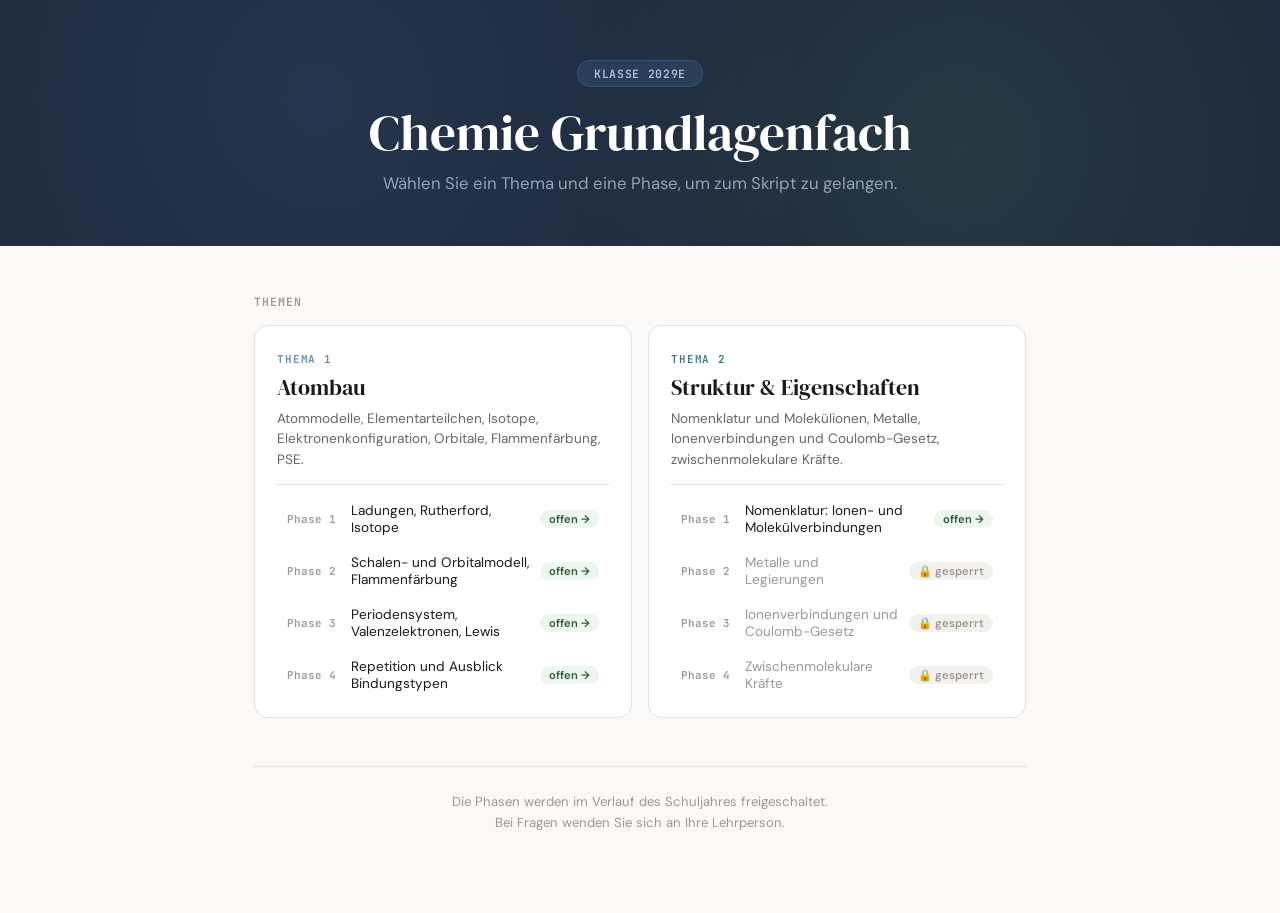
==== 2029e/index.html @ a851a590 "Freigabe pro Klasse: Klassenordner 2029e und test mit freigabe.json - freigabe.js steuert Seitenleis" ====
<!DOCTYPE html>
<html lang="de">
<head>
<meta charset="UTF-8">
<meta name="viewport" content="width=device-width, initial-scale=1.0">
<title>Chemie Grundlagenfach</title>
<link rel="preconnect" href="https://fonts.googleapis.com">
<link href="https://fonts.googleapis.com/css2?family=DM+Sans:wght@400;500;600;700&family=DM+Serif+Display&family=JetBrains+Mono:wght@500;600&display=swap" rel="stylesheet">
<style>
:root { --bg:#faf9f7; --bg-alt:#f3f1ee; --text:#1a1a1a; --muted:#6b6560; --light:#9c9891; --border:#e5e2dd; --accent:#4a7ab5;
  --serif:'DM Serif Display',Georgia,serif; --sans:'DM Sans',-apple-system,sans-serif; --mono:'JetBrains Mono',monospace; }
* { margin:0; padding:0; box-sizing:border-box; }
body { font-family:var(--sans); background:var(--bg); color:var(--text); min-height:100vh; }
.header { background:#1e293b; color:white; padding:60px 24px 52px; text-align:center; position:relative; overflow:hidden; }
.header::before { content:''; position:absolute; inset:0; background: radial-gradient(circle at 25% 40%, rgba(74,122,181,0.15) 0%, transparent 50%), radial-gradient(circle at 75% 60%, rgba(123,192,138,0.1) 0%, transparent 40%); }
.header-content { position:relative; max-width:640px; margin:0 auto; }
.header-badge { display:inline-block; font-family:var(--mono); font-size:0.72rem; font-weight:600; letter-spacing:0.06em; background:rgba(74,122,181,0.2); border:1px solid rgba(74,122,181,0.3); color:#a8c4e0; padding:5px 16px; border-radius:100px; margin-bottom:16px; }
.header h1 { font-family:var(--serif); font-size:clamp(2.2rem,5vw,3.2rem); font-weight:400; line-height:1.15; margin-bottom:10px; }
.header p { font-size:1.05rem; color:#94a3b8; }
.main { max-width:820px; margin:0 auto; padding:48px 24px 80px; }
.section-label { font-family:var(--mono); font-size:0.72rem; font-weight:600; text-transform:uppercase; letter-spacing:0.08em; color:var(--light); margin-bottom:16px; }
.topics { display:grid; grid-template-columns:1fr 1fr; gap:16px; }
.card { background:white; border:1px solid var(--border); border-radius:14px; padding:26px 22px 18px; display:flex; flex-direction:column; }
.card.locked { opacity:0.6; }
.num { font-family:var(--mono); font-size:0.68rem; font-weight:600; letter-spacing:0.08em; text-transform:uppercase; margin-bottom:8px; }
.title { font-family:var(--serif); font-size:1.35rem; line-height:1.25; margin-bottom:8px; }
.desc { font-size:0.85rem; color:var(--muted); line-height:1.5; margin-bottom:14px; }
.phases { border-top:1px solid var(--border); padding-top:10px; display:flex; flex-direction:column; gap:4px; margin-top:auto; }
.ph { display:flex; align-items:center; gap:10px; padding:7px 10px; border-radius:8px; text-decoration:none; color:var(--text); font-size:0.85rem; }
a.ph:hover { background:var(--bg-alt); }
.ph .nr { font-family:var(--mono); font-size:0.68rem; font-weight:600; color:var(--light); min-width:54px; }
.ph .t { flex:1; }
.ph .st { font-size:0.7rem; font-weight:600; padding:2px 9px; border-radius:100px; white-space:nowrap; }
.st.frei { background:#eef6f0; color:#2d5a37; }
.st.bald { background:#fdf5ee; color:#8a5a2b; }
.st.zu { background:var(--bg-alt); color:var(--light); }
.ph.zu { color:var(--light); }
.note { text-align:center; margin-top:48px; padding-top:24px; border-top:1px solid var(--border); font-size:0.82rem; color:var(--light); line-height:1.6; }
.err { background:#fceaea; border:1px solid #e07070; color:#7a2020; border-radius:10px; padding:16px 18px; }
@media (max-width:640px) { .topics { grid-template-columns:1fr; } .header { padding:44px 20px 40px; } }
</style>
</head>
<body>
<header class="header"><div class="header-content">
  <div class="header-badge" id="badge">KLASSE</div>
  <h1>Chemie Grundlagenfach</h1>
  <p>Wählen Sie ein Thema und eine Phase, um zum Skript zu gelangen.</p>
</div></header>
<main class="main">
  <div class="section-label">Themen</div>
  <div class="topics" id="topics"></div>
  <div class="note">Die Phasen werden im Verlauf des Schuljahres freigeschaltet.<br>Bei Fragen wenden Sie sich an Ihre Lehrperson.</div>
</main>
<script src="../themen.js"></script>
<script>
/* Diese Seite ist für alle Klassen identisch. Gesteuert wird sie über freigabe.json im selben Ordner. */
const ordner = location.pathname.replace(/\/index\.html$/, '').replace(/\/$/, '').split('/').pop().toLowerCase();
try { localStorage.setItem('glf-klasse', ordner); } catch (e) {}
function heute() { const d = new Date(); return d.getFullYear() + '-' + String(d.getMonth() + 1).padStart(2, '0') + '-' + String(d.getDate()).padStart(2, '0'); }
function datumCH(iso) { const [y, m, d] = iso.split('-'); return +d + '.' + +m + '.' + y; }
fetch('freigabe.json', { cache: 'no-store' }).then(r => r.json()).then(cfg => {
  document.getElementById('badge').textContent = 'KLASSE ' + (cfg.klasse || ordner).toUpperCase();
  document.title = 'Chemie GLF · ' + (cfg.klasse || ordner);
  const themen = cfg.themen || {};
  document.getElementById('topics').innerHTML = THEMEN.filter(t => t.id in themen).map((t, i) => {
    const f = themen[t.id];
    let irgendwasFrei = false;
    const rows = t.phasen.map(p => {
      const w = f[String(p.nr)];
      const istDatum = typeof w === 'string' && /^\d{4}-\d{2}-\d{2}$/.test(w);
      const frei = w === 'frei' || w === true || (istDatum && heute() >= w);
      if (frei) { irgendwasFrei = true; return `<a class="ph" href="../${p.datei}?k=${ordner}"><span class="nr">Phase ${p.nr}</span><span class="t">${p.titel}</span><span class="st frei">offen &rarr;</span></a>`; }
      const st = istDatum ? `<span class="st bald">ab ${datumCH(w)}</span>` : `<span class="st zu">&#x1F512; gesperrt</span>`;
      return `<div class="ph zu"><span class="nr">Phase ${p.nr}</span><span class="t">${p.titel}</span>${st}</div>`;
    }).join('');
    return `<div class="card${irgendwasFrei ? '' : ' locked'}"><div class="num" style="color:${t.farbe}">Thema ${i + 1}</div><div class="title">${t.titel}</div><div class="desc">${t.text}</div><div class="phases">${rows}</div></div>`;
  }).join('');
}).catch(() => {
  document.getElementById('topics').innerHTML = '<div class="err">Die Freigabe-Datei dieser Klasse konnte nicht gelesen werden. Prüfen Sie freigabe.json auf Tippfehler (Kommas, Anführungszeichen).</div>';
});
</script>
</body>
</html>
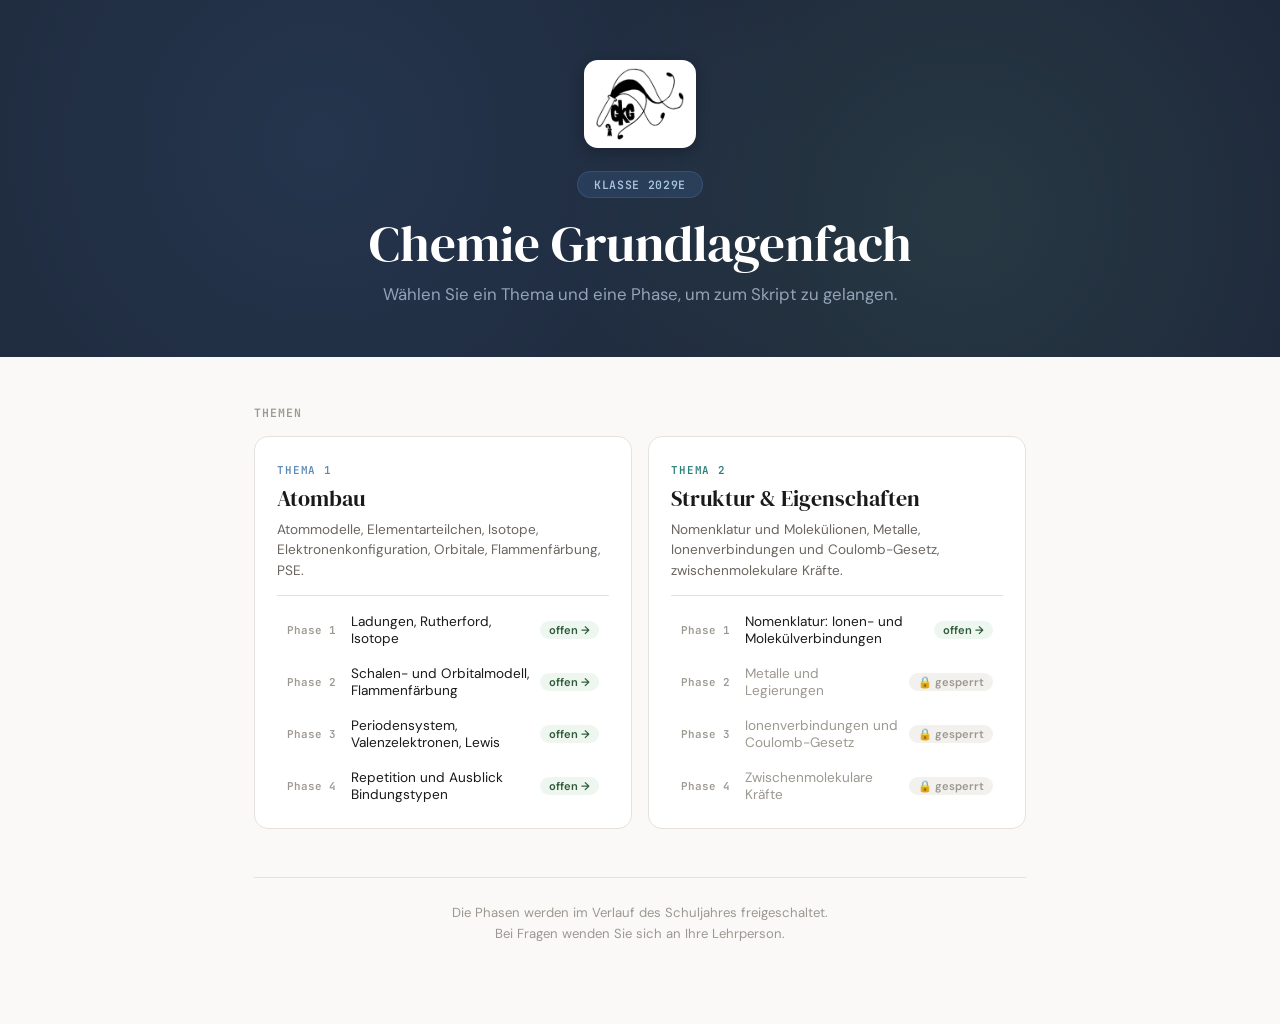
==== commit 90d34c68: "GKG-Chemie-Logo auf den Startseiten Co-Authored-By: Claude Opus 5.5 <noreply@anthropic.com> Claude-S" ====
--- a/2029e/index.html
+++ b/2029e/index.html
@@ -14,6 +14,8 @@
 .header { background:#1e293b; color:white; padding:60px 24px 52px; text-align:center; position:relative; overflow:hidden; }
 .header::before { content:''; position:absolute; inset:0; background: radial-gradient(circle at 25% 40%, rgba(74,122,181,0.15) 0%, transparent 50%), radial-gradient(circle at 75% 60%, rgba(123,192,138,0.1) 0%, transparent 40%); }
 .header-content { position:relative; max-width:640px; margin:0 auto; }
+.logo { display:inline-block; background:white; border-radius:14px; padding:8px 12px; margin-bottom:18px; box-shadow:0 4px 14px rgba(0,0,0,0.25); }
+.logo img { display:block; height:72px; width:auto; }
 .header-badge { display:inline-block; font-family:var(--mono); font-size:0.72rem; font-weight:600; letter-spacing:0.06em; background:rgba(74,122,181,0.2); border:1px solid rgba(74,122,181,0.3); color:#a8c4e0; padding:5px 16px; border-radius:100px; margin-bottom:16px; }
 .header h1 { font-family:var(--serif); font-size:clamp(2.2rem,5vw,3.2rem); font-weight:400; line-height:1.15; margin-bottom:10px; }
 .header p { font-size:1.05rem; color:#94a3b8; }
@@ -42,6 +44,7 @@
 </head>
 <body>
 <header class="header"><div class="header-content">
+  <div class="logo"><img src="../GKG_Chemie%20LOGO.png" alt="Logo GKG Chemie"></div><br>
   <div class="header-badge" id="badge">KLASSE</div>
   <h1>Chemie Grundlagenfach</h1>
   <p>Wählen Sie ein Thema und eine Phase, um zum Skript zu gelangen.</p>
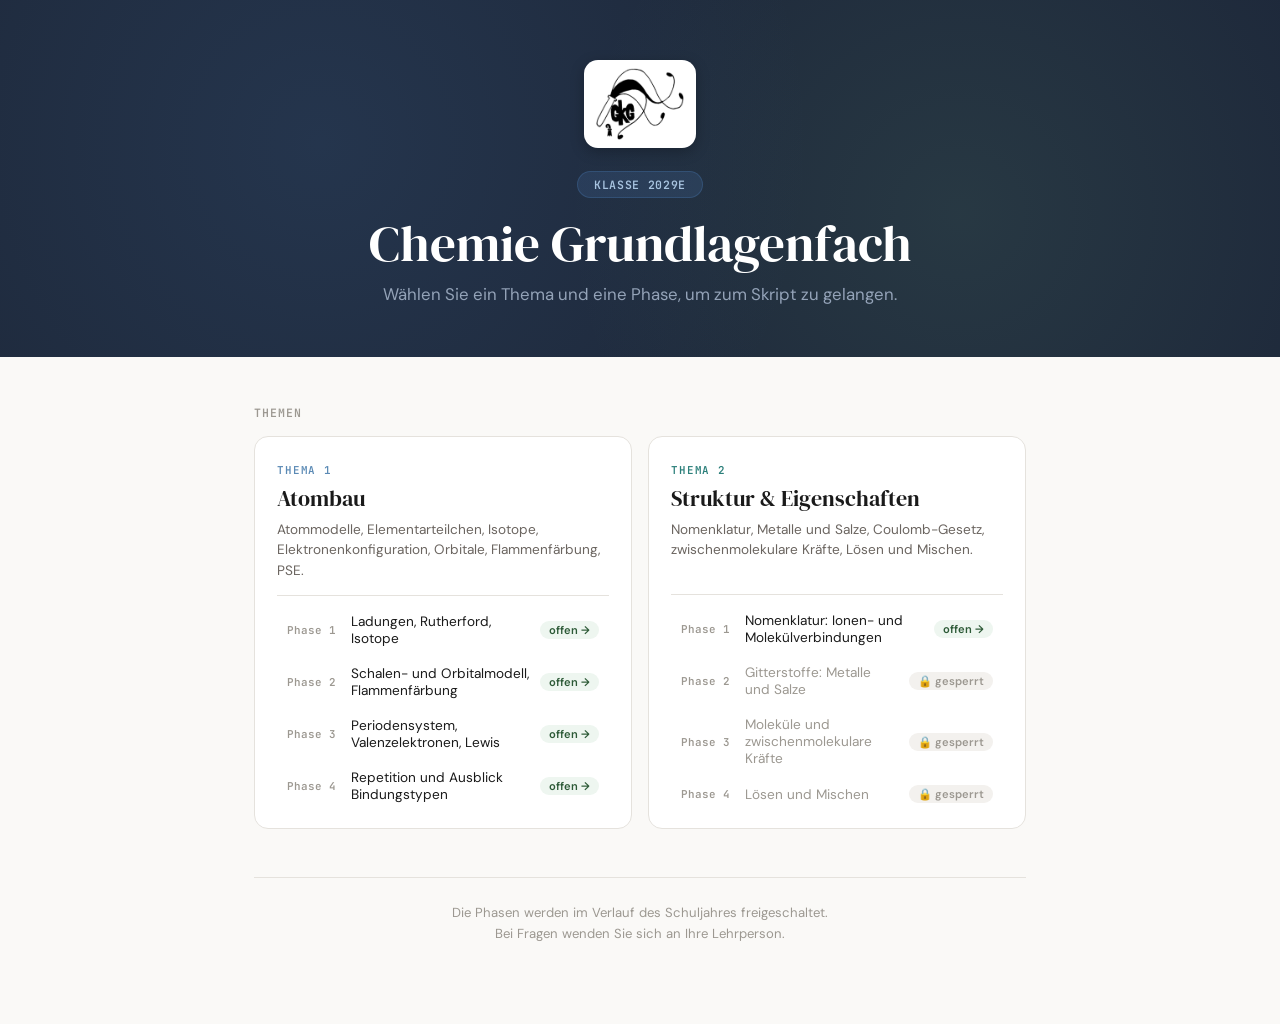
==== commit 23e45149: "Phase 2–4: Einzellektionen und Labor-Doppellektionen, Freigabe pro DL, roter Faden mit Bild, Exkurs " ====
--- a/2029e/index.html
+++ b/2029e/index.html
@@ -70,10 +70,18 @@
     let irgendwasFrei = false;
     const rows = t.phasen.map(p => {
       const w = f[String(p.nr)];
-      const istDatum = typeof w === 'string' && /^\d{4}-\d{2}-\d{2}$/.test(w);
-      const frei = w === 'frei' || w === true || (istDatum && heute() >= w);
-      if (frei) { irgendwasFrei = true; return `<a class="ph" href="../${p.datei}?k=${ordner}"><span class="nr">Phase ${p.nr}</span><span class="t">${p.titel}</span><span class="st frei">offen &rarr;</span></a>`; }
-      const st = istDatum ? `<span class="st bald">ab ${datumCH(w)}</span>` : `<span class="st zu">&#x1F512; gesperrt</span>`;
+      const istDatum = v => typeof v === 'string' && /^\d{4}-\d{2}-\d{2}$/.test(v);
+      const offen = v => v === 'frei' || v === true || (istDatum(v) && heute() >= v);
+      // Wert pro Phase: "frei" / "gesperrt" / Datum – oder pro Doppellektion { "DL1": …, "DL2": … }
+      const teile = (w && typeof w === 'object') ? Object.values(w) : [w];
+      const nOffen = teile.filter(offen).length;
+      if (nOffen) {
+        irgendwasFrei = true;
+        const info = teile.length > 1 ? (nOffen === teile.length ? 'offen' : nOffen + ' von ' + teile.length + ' DL offen') : 'offen';
+        return `<a class="ph" href="../${p.datei}?k=${ordner}"><span class="nr">Phase ${p.nr}</span><span class="t">${p.titel}</span><span class="st frei">${info} &rarr;</span></a>`;
+      }
+      const daten = teile.filter(istDatum).sort();
+      const st = daten.length ? `<span class="st bald">ab ${datumCH(daten[0])}</span>` : `<span class="st zu">&#x1F512; gesperrt</span>`;
       return `<div class="ph zu"><span class="nr">Phase ${p.nr}</span><span class="t">${p.titel}</span>${st}</div>`;
     }).join('');
     return `<div class="card${irgendwasFrei ? '' : ' locked'}"><div class="num" style="color:${t.farbe}">Thema ${i + 1}</div><div class="title">${t.titel}</div><div class="desc">${t.text}</div><div class="phases">${rows}</div></div>`;
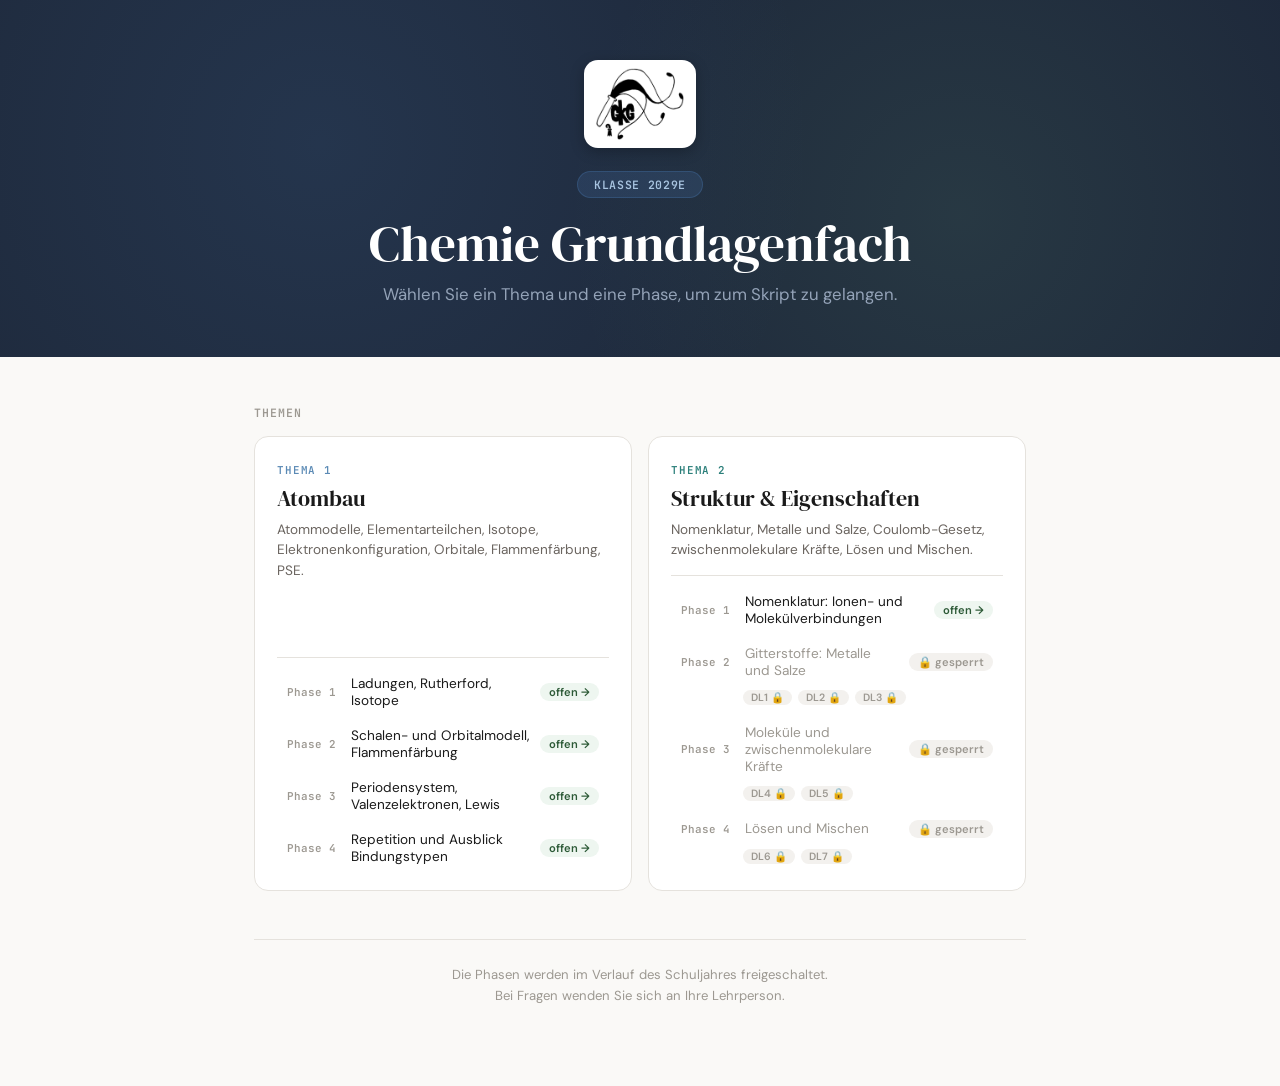
==== commit 8f5eba65: "Roter Faden mit Foto, Kasten dunkleres Rot; freigabe.json pro Doppellektion, Klassenseite zeigt DL C" ====
--- a/2029e/index.html
+++ b/2029e/index.html
@@ -36,6 +36,9 @@
 .st.frei { background:#eef6f0; color:#2d5a37; }
 .st.bald { background:#fdf5ee; color:#8a5a2b; }
 .st.zu { background:var(--bg-alt); color:var(--light); }
+.dls { display:flex; flex-wrap:wrap; gap:6px; padding:0 10px 8px 72px; }
+.dl { font-size:0.66rem; font-weight:600; padding:1px 8px; border-radius:100px; }
+.dl.frei { background:#eef6f0; color:#2d5a37; } .dl.bald { background:#fdf5ee; color:#8a5a2b; } .dl.zu { background:var(--bg-alt); color:var(--light); }
 .ph.zu { color:var(--light); }
 .note { text-align:center; margin-top:48px; padding-top:24px; border-top:1px solid var(--border); font-size:0.82rem; color:var(--light); line-height:1.6; }
 .err { background:#fceaea; border:1px solid #e07070; color:#7a2020; border-radius:10px; padding:16px 18px; }
@@ -75,14 +78,17 @@
       // Wert pro Phase: "frei" / "gesperrt" / Datum – oder pro Doppellektion { "DL1": …, "DL2": … }
       const teile = (w && typeof w === 'object') ? Object.values(w) : [w];
       const nOffen = teile.filter(offen).length;
+      // Bei Freigabe pro Doppellektion: jede DL einzeln anzeigen
+      const dlZeile = (w && typeof w === 'object') ? '<div class="dls">' + Object.entries(w).map(([dl, v]) =>
+        offen(v) ? `<span class="dl frei">${dl} offen</span>` : istDatum(v) ? `<span class="dl bald">${dl} ab ${datumCH(v)}</span>` : `<span class="dl zu">${dl} &#x1F512;</span>`).join('') + '</div>' : '';
       if (nOffen) {
         irgendwasFrei = true;
         const info = teile.length > 1 ? (nOffen === teile.length ? 'offen' : nOffen + ' von ' + teile.length + ' DL offen') : 'offen';
-        return `<a class="ph" href="../${p.datei}?k=${ordner}"><span class="nr">Phase ${p.nr}</span><span class="t">${p.titel}</span><span class="st frei">${info} &rarr;</span></a>`;
+        return `<a class="ph" href="../${p.datei}?k=${ordner}"><span class="nr">Phase ${p.nr}</span><span class="t">${p.titel}</span><span class="st frei">${info} &rarr;</span></a>${dlZeile}`;
       }
       const daten = teile.filter(istDatum).sort();
       const st = daten.length ? `<span class="st bald">ab ${datumCH(daten[0])}</span>` : `<span class="st zu">&#x1F512; gesperrt</span>`;
-      return `<div class="ph zu"><span class="nr">Phase ${p.nr}</span><span class="t">${p.titel}</span>${st}</div>`;
+      return `<div class="ph zu"><span class="nr">Phase ${p.nr}</span><span class="t">${p.titel}</span>${st}</div>${dlZeile}`;
     }).join('');
     return `<div class="card${irgendwasFrei ? '' : ' locked'}"><div class="num" style="color:${t.farbe}">Thema ${i + 1}</div><div class="title">${t.titel}</div><div class="desc">${t.text}</div><div class="phases">${rows}</div></div>`;
   }).join('');
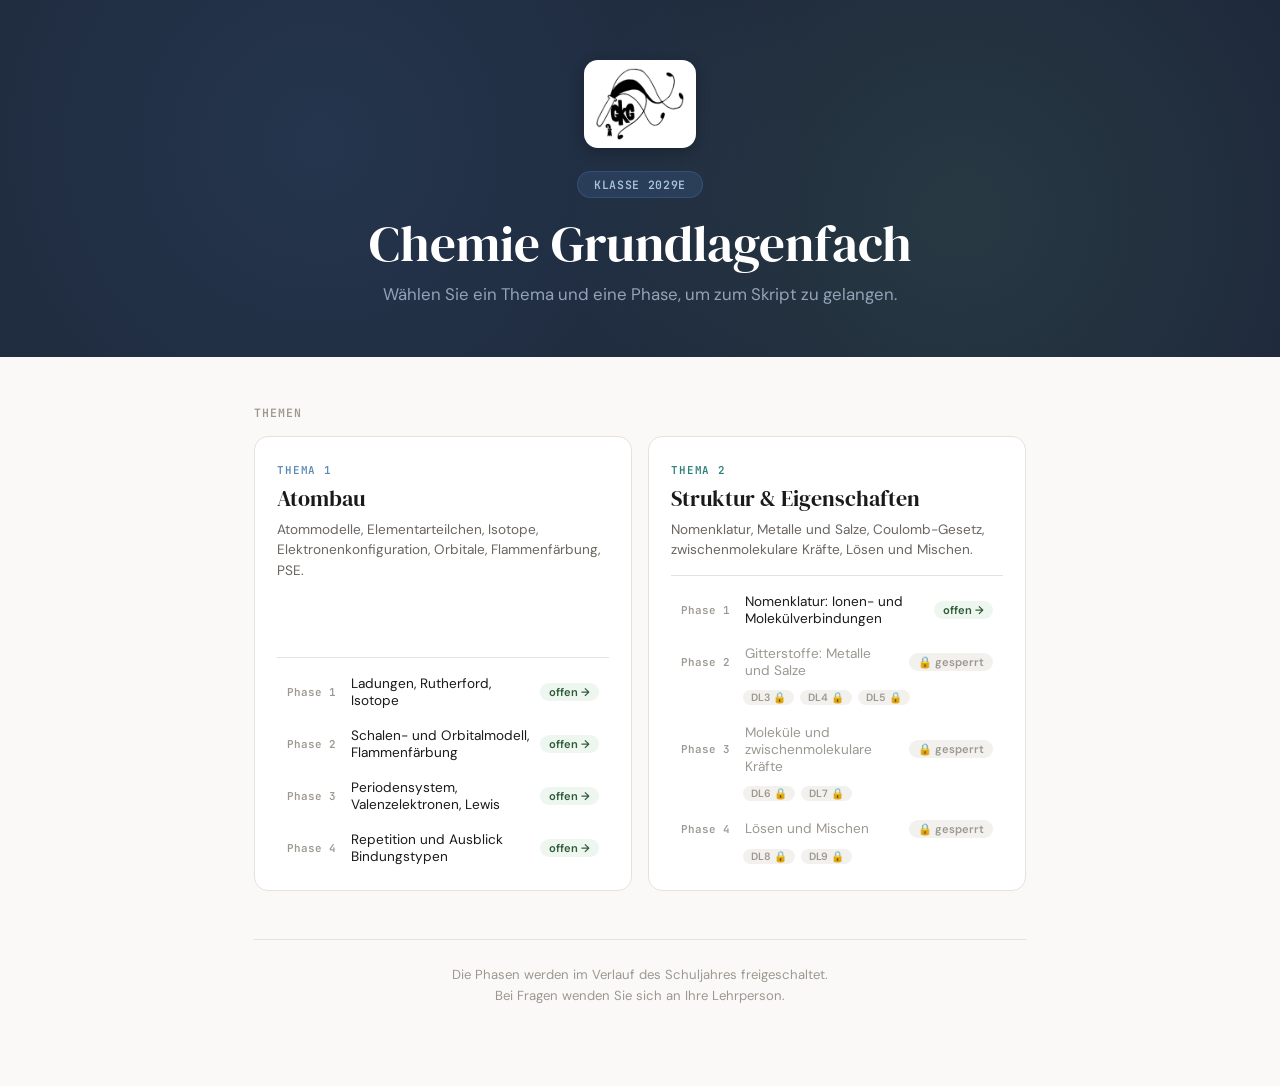
==== commit cf5474a2: "Doppellektionen fortlaufend ab Phase 1 nummerieren (Phase 2–4: DL3–DL9) Co-Authored-By: Claude Opus " ====
--- a/2029e/index.html
+++ b/2029e/index.html
@@ -75,7 +75,7 @@
       const w = f[String(p.nr)];
       const istDatum = v => typeof v === 'string' && /^\d{4}-\d{2}-\d{2}$/.test(v);
       const offen = v => v === 'frei' || v === true || (istDatum(v) && heute() >= v);
-      // Wert pro Phase: "frei" / "gesperrt" / Datum – oder pro Doppellektion { "DL1": …, "DL2": … }
+      // Wert pro Phase: "frei" / "gesperrt" / Datum – oder pro Doppellektion { "DL3": …, "DL4": … }
       const teile = (w && typeof w === 'object') ? Object.values(w) : [w];
       const nOffen = teile.filter(offen).length;
       // Bei Freigabe pro Doppellektion: jede DL einzeln anzeigen
